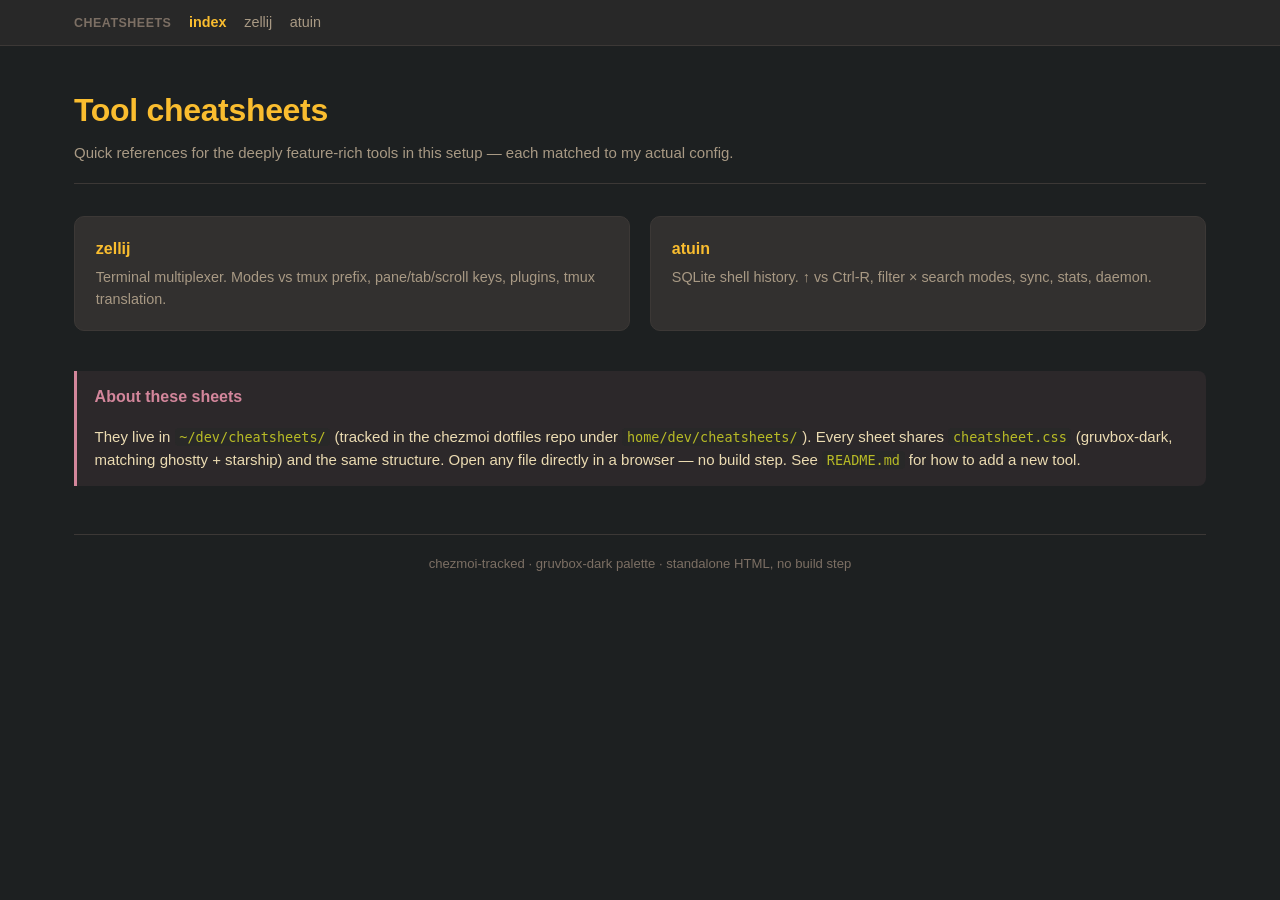
==== home/dev/cheatsheets/index.html @ ffde3e43 "cheatsheets: canonicalize zellij + add atuin quick refs New ~/dev/cheatsheets/ (tracked, not deploye" ====
<!doctype html>
<html lang="en">
<head>
<meta charset="utf-8">
<title>Tool cheatsheets</title>
<link rel="stylesheet" href="cheatsheet.css">
</head>
<body>

<nav class="sheet-nav"><div class="inner">
  <span class="brand">cheatsheets</span>
  <a href="index.html" class="current">index</a>
  <a href="zellij.html">zellij</a>
  <a href="atuin.html">atuin</a>
</div></nav>

<div class="wrap">

<header>
  <h1>Tool cheatsheets</h1>
  <p>Quick references for the deeply feature-rich tools in this setup — each matched to my actual config.</p>
</header>

<div class="cards-lg">
  <a class="tool" href="zellij.html">
    <h3>zellij</h3>
    <p>Terminal multiplexer. Modes vs tmux prefix, pane/tab/scroll keys, plugins, tmux translation.</p>
  </a>
  <a class="tool" href="atuin.html">
    <h3>atuin</h3>
    <p>SQLite shell history. ↑ vs Ctrl-R, filter × search modes, sync, stats, daemon.</p>
  </a>
</div>

<div class="insight" style="margin-top:2.5rem;">
  <h3>About these sheets</h3>
  <p style="margin-bottom:0;">
    They live in <code>~/dev/cheatsheets/</code> (tracked in the chezmoi dotfiles repo under
    <code>home/dev/cheatsheets/</code>). Every sheet shares <code>cheatsheet.css</code> (gruvbox-dark, matching
    ghostty + starship) and the same structure. Open any file directly in a browser — no build step.
    See <code>README.md</code> for how to add a new tool.
  </p>
</div>

<div class="footer">
  chezmoi-tracked · gruvbox-dark palette · standalone HTML, no build step
</div>

</div>
</body>
</html>
---- home/dev/cheatsheets/cheatsheet.css ----
/* Shared visual system for ~/dev/cheatsheets/*.html
 * Palette: gruvbox-dark — matches ghostty (theme "Gruvbox Dark") and the
 * starship prompt (palette 'gruvbox_dark'), which is the dominant look of
 * the terminal environment these sheets document.
 * Every tool sheet links this file and follows the same structure:
 *   header → nav.toc → sections/cards/tables → .insight → .footer
 */
:root {
  --bg: #1d2021;
  --bg-soft: #282828;
  --bg-card: #32302f;
  --fg: #ebdbb2;
  --fg-dim: #a89984;
  --muted: #7c6f64;
  --accent: #fabd2f;
  --accent2: #83a598;
  --green: #b8bb26;
  --red: #fb4934;
  --orange: #fe8019;
  --purple: #d3869b;
  --border: #3c3836;
  --kbd-bg: #3c3836;
  --kbd-border: #504945;
}
* { box-sizing: border-box; }
html, body { margin: 0; padding: 0; }
body {
  background: var(--bg);
  color: var(--fg);
  font-family: ui-sans-serif, -apple-system, BlinkMacSystemFont, "Inter", "Segoe UI", sans-serif;
  line-height: 1.55;
  font-size: 15px;
  padding: 0 0 6rem;
}
.wrap { max-width: 1180px; margin: 0 auto; padding: 2.5rem 1.5rem 1rem; }

/* Cross-sheet navigation — identical on every page */
.sheet-nav {
  border-bottom: 1px solid var(--border);
  background: var(--bg-soft);
}
.sheet-nav .inner {
  max-width: 1180px;
  margin: 0 auto;
  padding: .7rem 1.5rem;
  display: flex;
  gap: 1.1rem;
  flex-wrap: wrap;
  align-items: baseline;
  font-size: .9rem;
}
.sheet-nav .brand { color: var(--muted); font-weight: 600; letter-spacing: .04em; text-transform: uppercase; font-size: .78rem; }
.sheet-nav a { color: var(--fg-dim); text-decoration: none; }
.sheet-nav a:hover { color: var(--accent); }
.sheet-nav a.current { color: var(--accent); font-weight: 600; }

header {
  border-bottom: 1px solid var(--border);
  padding-bottom: 1.2rem;
  margin-bottom: 2rem;
}
h1 {
  margin: 0 0 .35rem;
  font-size: 2rem;
  letter-spacing: -.01em;
  color: var(--accent);
}
header p { margin: 0; color: var(--fg-dim); }
h2 {
  margin: 2.4rem 0 .9rem;
  font-size: 1.25rem;
  color: var(--accent2);
  border-left: 3px solid var(--accent2);
  padding-left: .6rem;
  letter-spacing: .01em;
}
h3 { margin: 1.5rem 0 .6rem; font-size: 1rem; color: var(--orange); }
p, li { color: var(--fg); }
code, kbd, pre, .mono {
  font-family: ui-monospace, "SF Mono", "JetBrains Mono", Menlo, Consolas, monospace;
}
code {
  background: var(--bg-soft);
  padding: .08em .35em;
  border-radius: 4px;
  font-size: .9em;
  color: var(--green);
}
kbd {
  display: inline-block;
  background: var(--kbd-bg);
  border: 1px solid var(--kbd-border);
  border-bottom-width: 2px;
  border-radius: 5px;
  padding: 1px 7px;
  font-size: .85em;
  color: var(--fg);
  box-shadow: 0 1px 0 rgba(0,0,0,.2);
  white-space: nowrap;
}
kbd + kbd { margin-left: 3px; }
.row { display: grid; grid-template-columns: repeat(auto-fit, minmax(420px, 1fr)); gap: 1.25rem; }
.card {
  background: var(--bg-card);
  border: 1px solid var(--border);
  border-radius: 10px;
  padding: 1.1rem 1.3rem;
}
.card h2 { margin-top: 0; }
table { width: 100%; border-collapse: collapse; margin: .25rem 0 .5rem; }
th, td {
  padding: .42rem .5rem;
  text-align: left;
  border-bottom: 1px solid var(--border);
  vertical-align: top;
  font-size: .93rem;
}
th { color: var(--fg-dim); font-weight: 600; font-size: .82rem; text-transform: uppercase; letter-spacing: .04em; }
tbody tr:last-child td { border-bottom: none; }
td:first-child { white-space: nowrap; width: 38%; }
pre {
  background: var(--bg-soft);
  border: 1px solid var(--border);
  border-radius: 8px;
  padding: 1rem;
  overflow-x: auto;
  font-size: .87rem;
  line-height: 1.5;
  color: var(--fg);
}
.mode-diagram {
  background: var(--bg-soft);
  border: 1px solid var(--border);
  border-left: 3px solid var(--accent);
  color: var(--fg);
}
.pill {
  display: inline-block;
  background: var(--bg-soft);
  border: 1px solid var(--border);
  color: var(--fg-dim);
  padding: 1px 8px;
  font-size: .72rem;
  border-radius: 999px;
  margin-left: .4rem;
  text-transform: uppercase;
  letter-spacing: .06em;
}
.pill.hot { color: var(--orange); border-color: var(--orange); }
.pill.new { color: var(--green); border-color: var(--green); }
.insight {
  border-left: 3px solid var(--purple);
  background: rgba(211,134,155,.08);
  padding: .9rem 1.1rem;
  border-radius: 0 8px 8px 0;
  margin: 1.5rem 0;
}
.insight h3 { margin-top: 0; color: var(--purple); }
.toc {
  background: var(--bg-card);
  border: 1px solid var(--border);
  border-radius: 10px;
  padding: 1rem 1.4rem;
  column-count: 2;
  column-gap: 2rem;
  margin-bottom: 2rem;
}
.toc a { color: var(--fg-dim); text-decoration: none; display: block; padding: 2px 0; font-size: .92rem; }
.toc a:hover { color: var(--accent); }
a { color: var(--accent2); }
.footer {
  margin-top: 3rem;
  color: var(--muted);
  font-size: .82rem;
  text-align: center;
  border-top: 1px solid var(--border);
  padding-top: 1.2rem;
}

/* Index landing grid */
.cards-lg { display: grid; grid-template-columns: repeat(auto-fit, minmax(260px, 1fr)); gap: 1.25rem; margin-top: 1.5rem; }
.cards-lg a.tool {
  display: block;
  background: var(--bg-card);
  border: 1px solid var(--border);
  border-radius: 10px;
  padding: 1.2rem 1.3rem;
  text-decoration: none;
  color: var(--fg);
  transition: border-color .12s ease;
}
.cards-lg a.tool:hover { border-color: var(--accent); }
.cards-lg a.tool h3 { margin: 0 0 .3rem; color: var(--accent); }
.cards-lg a.tool p { margin: 0; color: var(--fg-dim); font-size: .9rem; }

@media (max-width: 700px) {
  .toc { column-count: 1; }
  h1 { font-size: 1.5rem; }
}
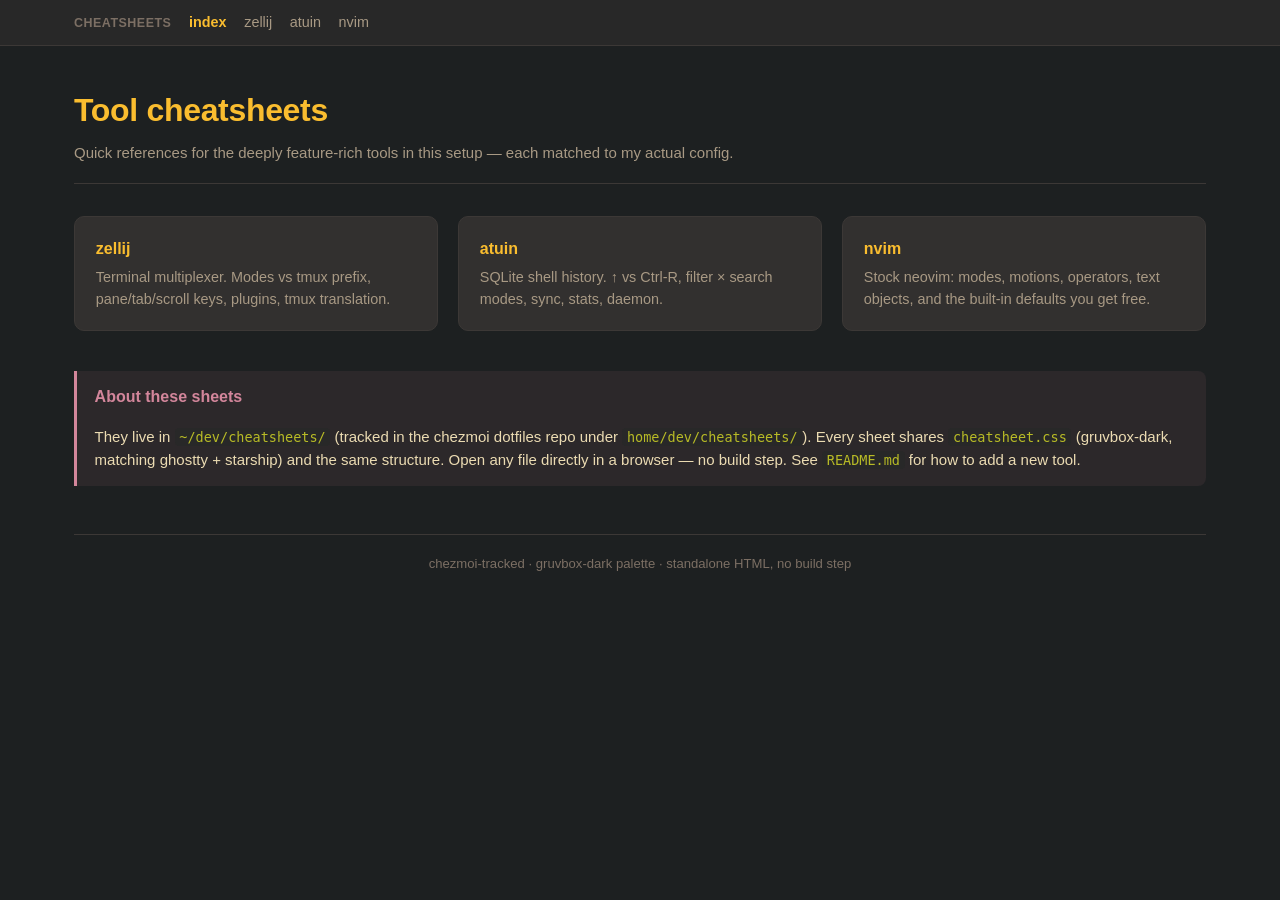
==== commit 681ea773: "cheatsheets: add stock-neovim quick ref Sibling sheet for nvim on factory defaults (no ~/.config/nvi" ====
--- a/home/dev/cheatsheets/index.html
+++ b/home/dev/cheatsheets/index.html
@@ -12,6 +12,7 @@
   <a href="index.html" class="current">index</a>
   <a href="zellij.html">zellij</a>
   <a href="atuin.html">atuin</a>
+  <a href="nvim.html">nvim</a>
 </div></nav>
 
 <div class="wrap">
@@ -29,6 +30,10 @@
   <a class="tool" href="atuin.html">
     <h3>atuin</h3>
     <p>SQLite shell history. ↑ vs Ctrl-R, filter × search modes, sync, stats, daemon.</p>
+  </a>
+  <a class="tool" href="nvim.html">
+    <h3>nvim</h3>
+    <p>Stock neovim: modes, motions, operators, text objects, and the built-in defaults you get free.</p>
   </a>
 </div>
 
